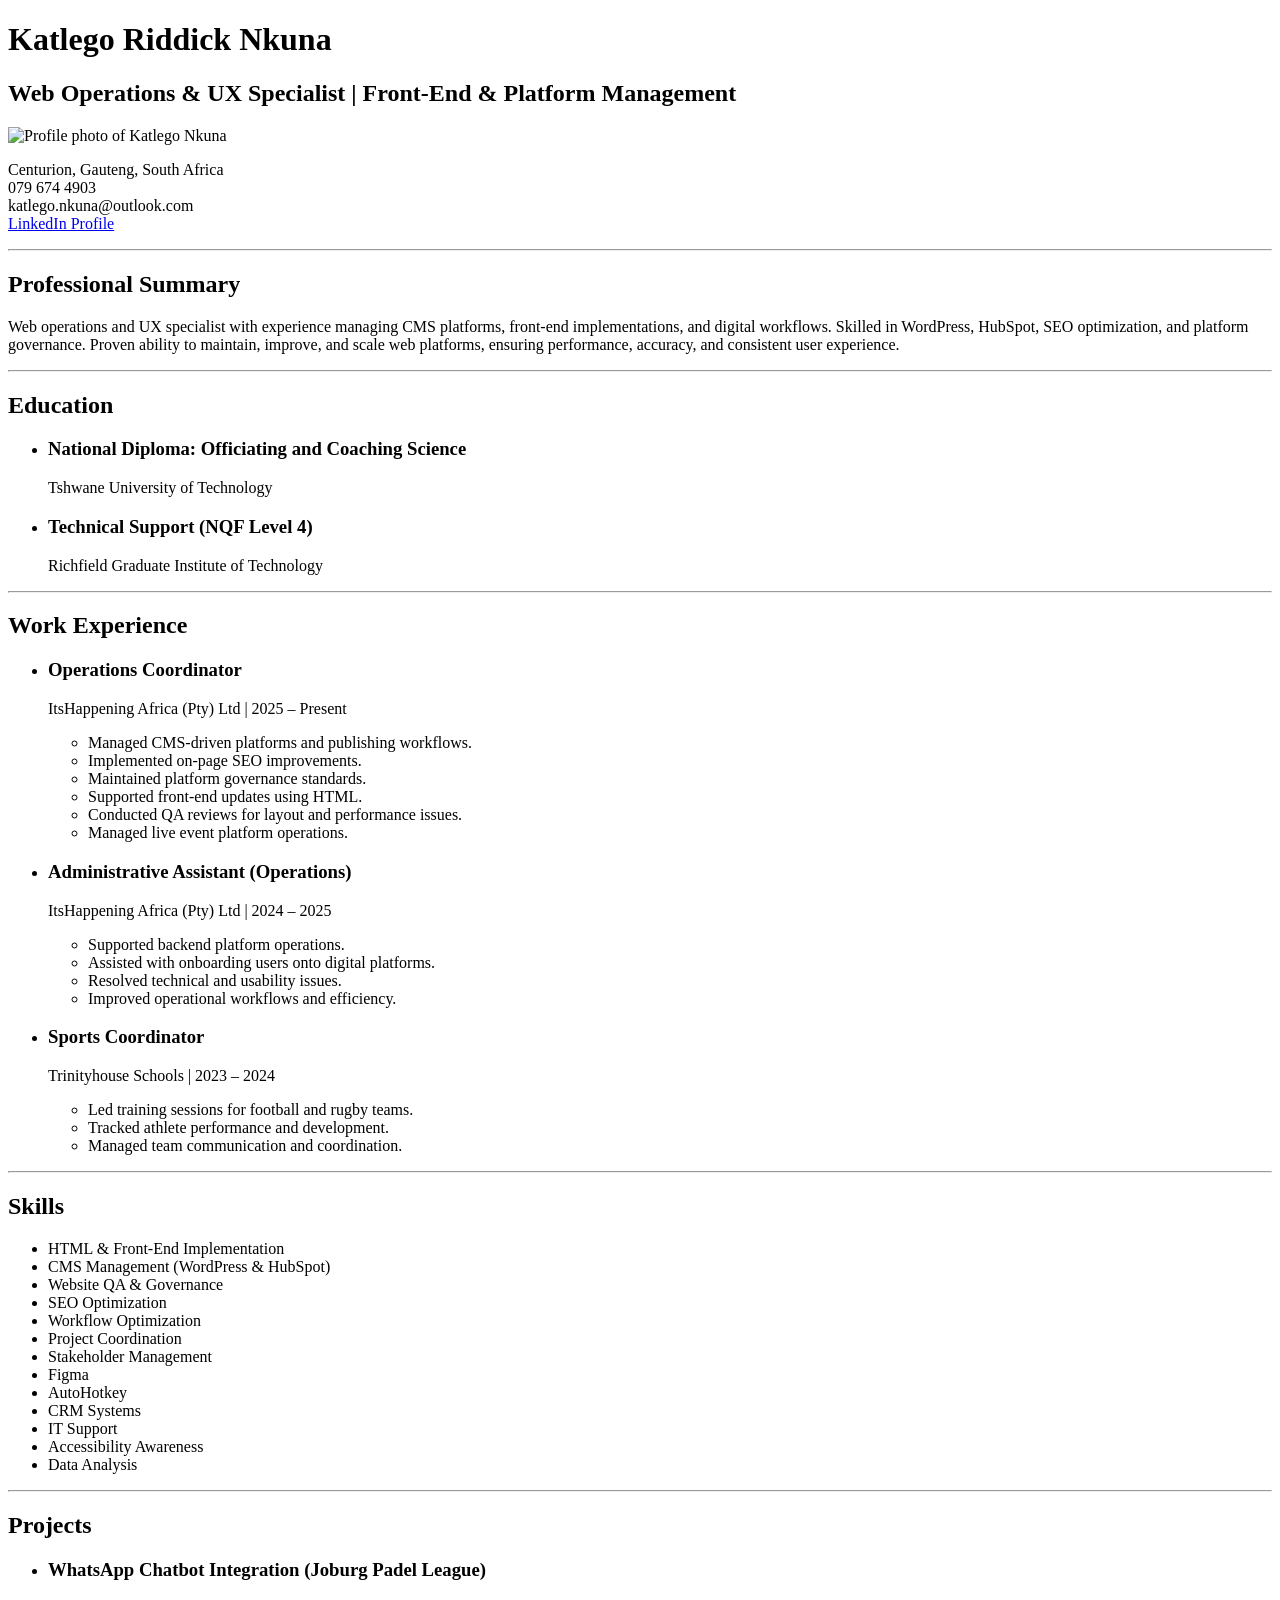
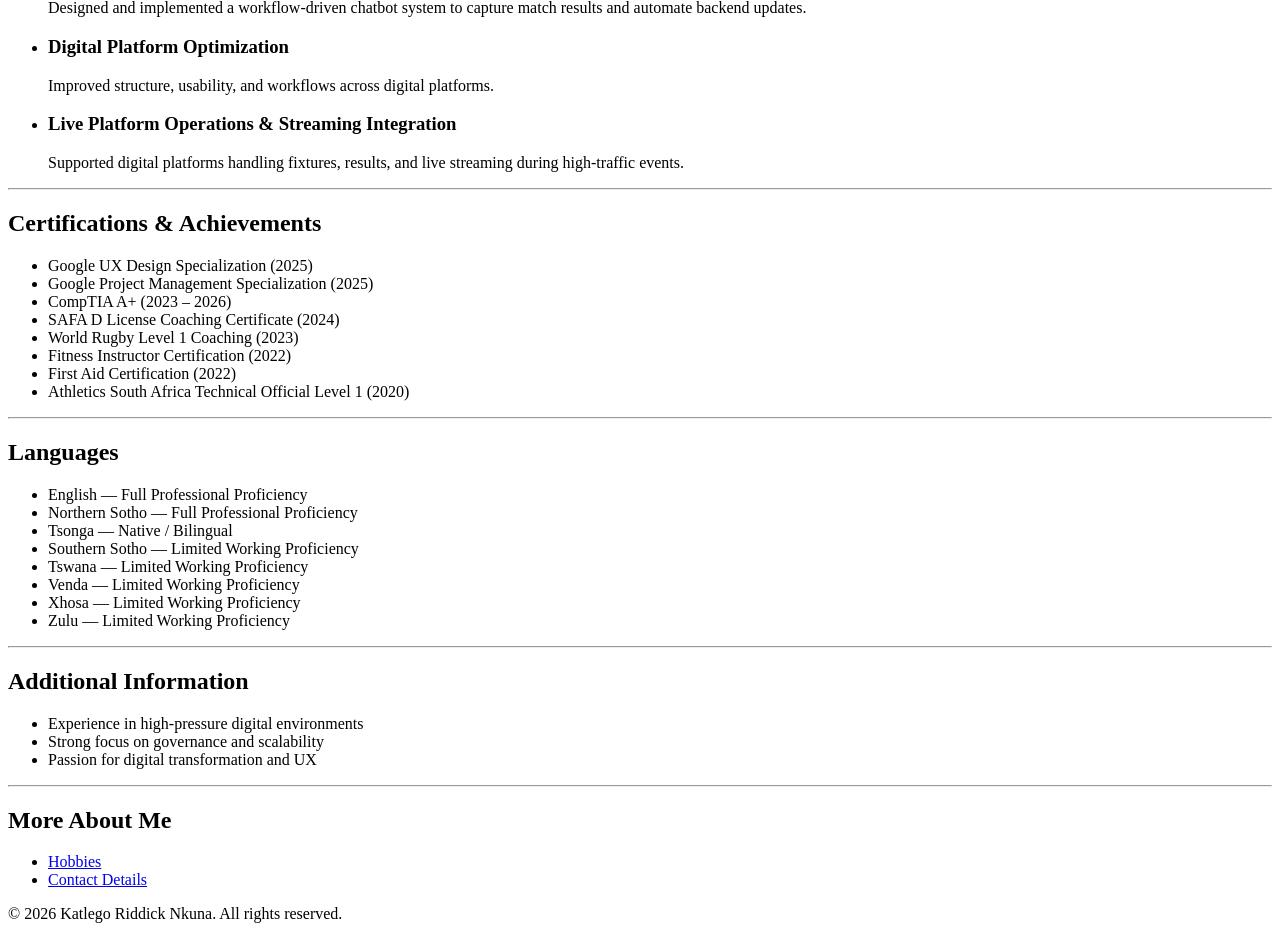
==== index.html @ 3c6c3911 "Add files via upload" ====
<!-- index.html -->
<!DOCTYPE html>
<html lang="en">
<head>
    <meta charset="UTF-8">
    <meta name="viewport" content="width=device-width, initial-scale=1.0">
    <title>My Resume</title>
</head>
<body>

    <header>
        <h1>Katlego Riddick Nkuna</h1>
        <h2>Web Operations & UX Specialist | Front-End & Platform Management</h2>

        <img src="./assets/profile.jpg" alt="Profile photo of Katlego Nkuna" height="200">

        <p>
            Centurion, Gauteng, South Africa <br>
            079 674 4903 <br>
            katlego.nkuna@outlook.com <br>
            <a href="https://www.linkedin.com/in/katlego-ridd" target="_blank">
                LinkedIn Profile
            </a>
        </p>
    </header>

    <hr>

    <section>
        <h2>Professional Summary</h2>

        <p>
            Web operations and UX specialist with experience managing CMS platforms,
            front-end implementations, and digital workflows. Skilled in WordPress,
            HubSpot, SEO optimization, and platform governance. Proven ability to
            maintain, improve, and scale web platforms, ensuring performance,
            accuracy, and consistent user experience.
        </p>
    </section>

    <hr>

    <section>
        <h2>Education</h2>

        <ul>
            <li>
                <h3>National Diploma: Officiating and Coaching Science</h3>
                <p>Tshwane University of Technology</p>
            </li>

            <li>
                <h3>Technical Support (NQF Level 4)</h3>
                <p>Richfield Graduate Institute of Technology</p>
            </li>
        </ul>
    </section>

    <hr>

    <section>
        <h2>Work Experience</h2>

        <ul>
            <li>
                <h3>Operations Coordinator</h3>
                <p>ItsHappening Africa (Pty) Ltd | 2025 – Present</p>

                <ul>
                    <li>Managed CMS-driven platforms and publishing workflows.</li>
                    <li>Implemented on-page SEO improvements.</li>
                    <li>Maintained platform governance standards.</li>
                    <li>Supported front-end updates using HTML.</li>
                    <li>Conducted QA reviews for layout and performance issues.</li>
                    <li>Managed live event platform operations.</li>
                </ul>
            </li>

            <li>
                <h3>Administrative Assistant (Operations)</h3>
                <p>ItsHappening Africa (Pty) Ltd | 2024 – 2025</p>

                <ul>
                    <li>Supported backend platform operations.</li>
                    <li>Assisted with onboarding users onto digital platforms.</li>
                    <li>Resolved technical and usability issues.</li>
                    <li>Improved operational workflows and efficiency.</li>
                </ul>
            </li>

            <li>
                <h3>Sports Coordinator</h3>
                <p>Trinityhouse Schools | 2023 – 2024</p>

                <ul>
                    <li>Led training sessions for football and rugby teams.</li>
                    <li>Tracked athlete performance and development.</li>
                    <li>Managed team communication and coordination.</li>
                </ul>
            </li>
        </ul>
    </section>

    <hr>

    <section>
        <h2>Skills</h2>

        <ul>
            <li>HTML & Front-End Implementation</li>
            <li>CMS Management (WordPress & HubSpot)</li>
            <li>Website QA & Governance</li>
            <li>SEO Optimization</li>
            <li>Workflow Optimization</li>
            <li>Project Coordination</li>
            <li>Stakeholder Management</li>
            <li>Figma</li>
            <li>AutoHotkey</li>
            <li>CRM Systems</li>
            <li>IT Support</li>
            <li>Accessibility Awareness</li>
            <li>Data Analysis</li>
        </ul>
    </section>

    <hr>

    <section>
        <h2>Projects</h2>

        <ul>
            <li>
                <h3>WhatsApp Chatbot Integration (Joburg Padel League)</h3>
                <p>
                    Designed and implemented a workflow-driven chatbot system
                    to capture match results and automate backend updates.
                </p>
            </li>

            <li>
                <h3>Digital Platform Optimization</h3>
                <p>
                    Improved structure, usability, and workflows across digital platforms.
                </p>
            </li>

            <li>
                <h3>Live Platform Operations & Streaming Integration</h3>
                <p>
                    Supported digital platforms handling fixtures, results,
                    and live streaming during high-traffic events.
                </p>
            </li>
        </ul>
    </section>

    <hr>

    <section>
        <h2>Certifications & Achievements</h2>

        <ul>
            <li>Google UX Design Specialization (2025)</li>
            <li>Google Project Management Specialization (2025)</li>
            <li>CompTIA A+ (2023 – 2026)</li>
            <li>SAFA D License Coaching Certificate (2024)</li>
            <li>World Rugby Level 1 Coaching (2023)</li>
            <li>Fitness Instructor Certification (2022)</li>
            <li>First Aid Certification (2022)</li>
            <li>Athletics South Africa Technical Official Level 1 (2020)</li>
        </ul>
    </section>

    <hr>

    <section>
        <h2>Languages</h2>

        <ul>
            <li>English — Full Professional Proficiency</li>
            <li>Northern Sotho — Full Professional Proficiency</li>
            <li>Tsonga — Native / Bilingual</li>
            <li>Southern Sotho — Limited Working Proficiency</li>
            <li>Tswana — Limited Working Proficiency</li>
            <li>Venda — Limited Working Proficiency</li>
            <li>Xhosa — Limited Working Proficiency</li>
            <li>Zulu — Limited Working Proficiency</li>
        </ul>
    </section>

    <hr>

    <section>
        <h2>Additional Information</h2>

        <ul>
            <li>Experience in high-pressure digital environments</li>
            <li>Strong focus on governance and scalability</li>
            <li>Passion for digital transformation and UX</li>
        </ul>
    </section>

    <hr>

    <section>
        <h2>More About Me</h2>

        <ul>
            <li><a href="./hobbies.html">Hobbies</a></li>
            <li><a href="./contact.html">Contact Details</a></li>
        </ul>
    </section>

    <footer>
        <p>© 2026 Katlego Riddick Nkuna. All rights reserved.</p>
    </footer>

</body>
</html>
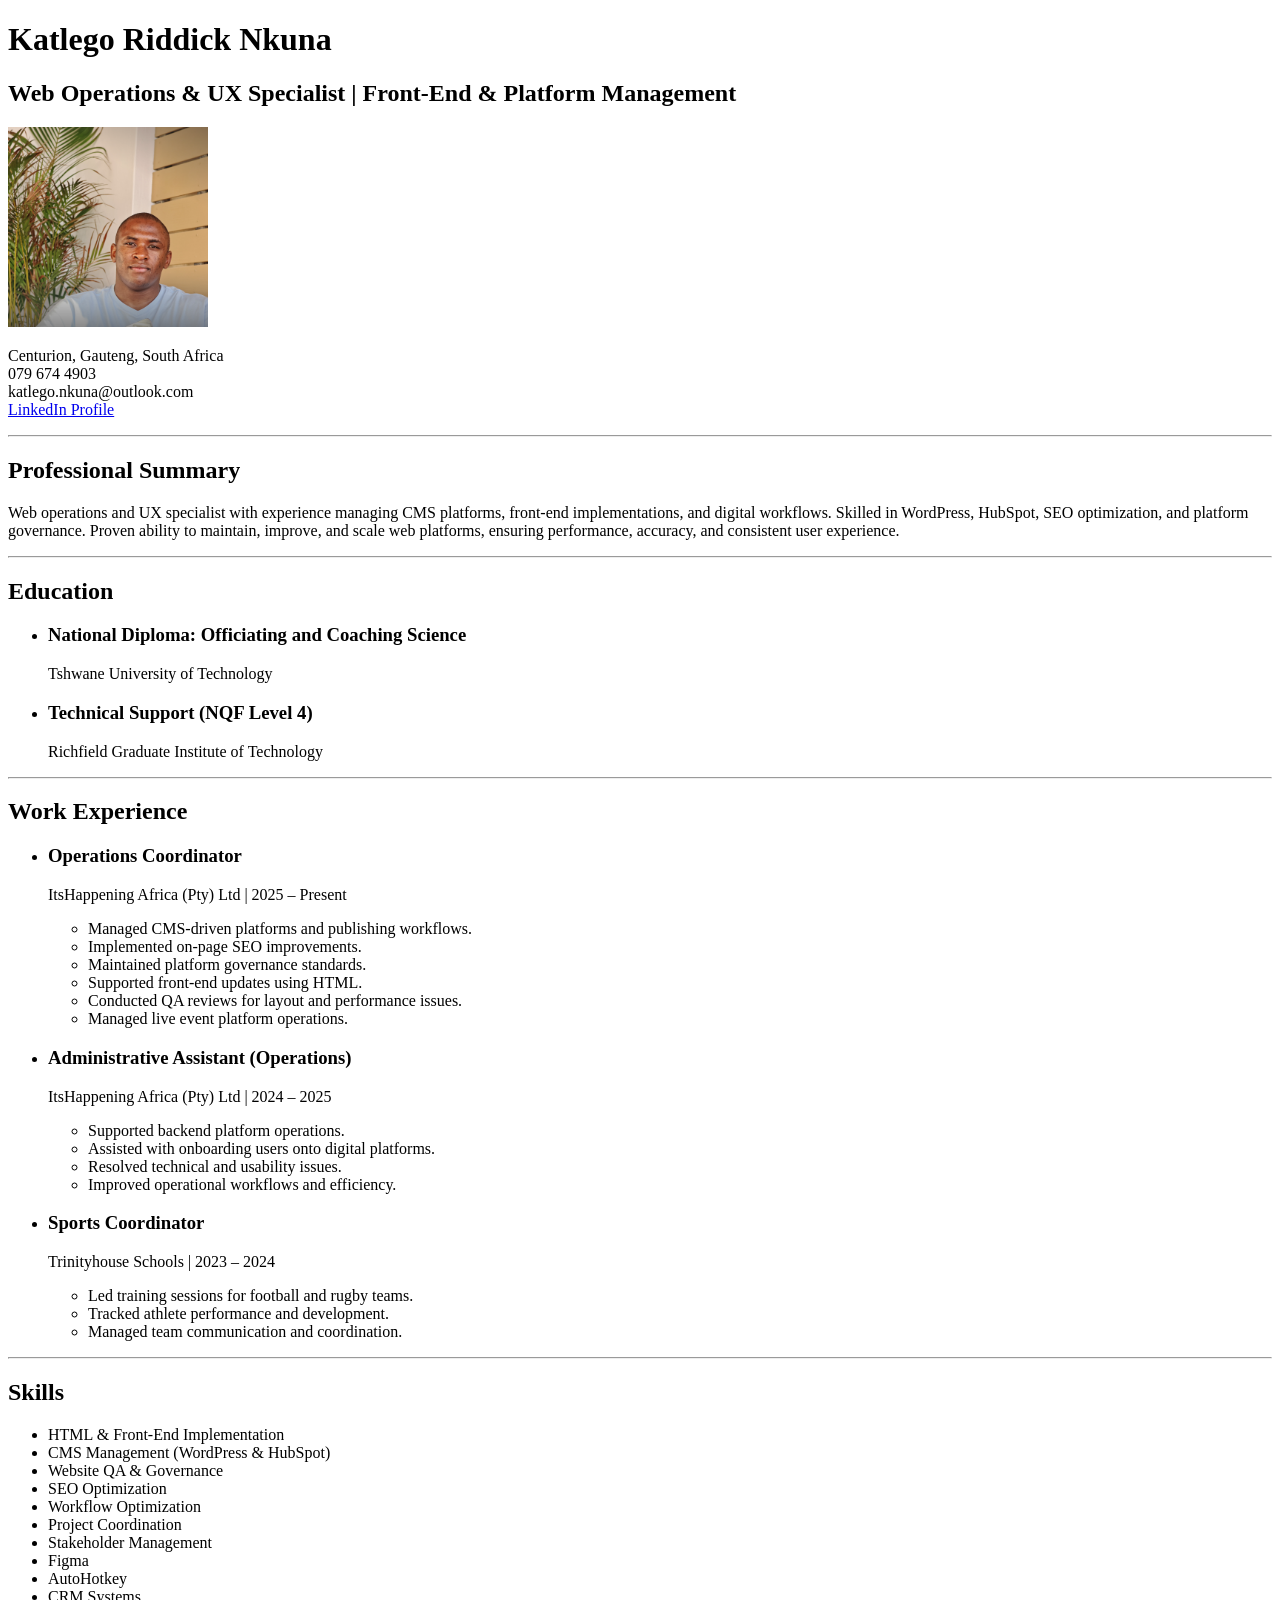
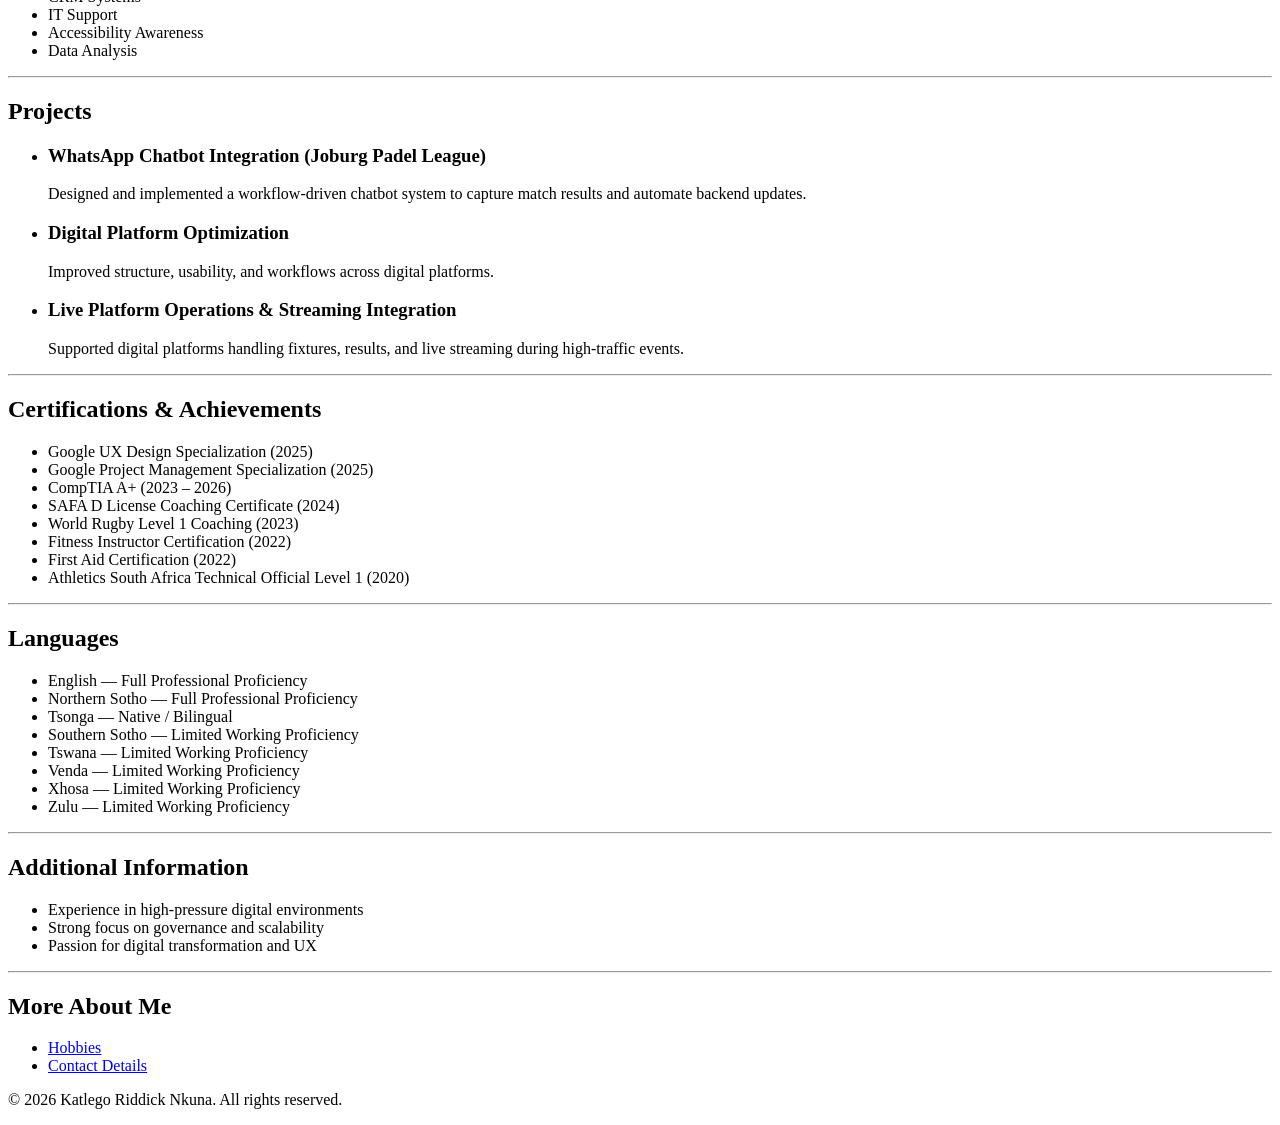
==== commit 28acc38b: "Update profile image source from profile.jpg to profile.png" ====
--- a/index.html
+++ b/index.html
@@ -12,7 +12,7 @@
         <h1>Katlego Riddick Nkuna</h1>
         <h2>Web Operations & UX Specialist | Front-End & Platform Management</h2>
 
-        <img src="./assets/profile.jpg" alt="Profile photo of Katlego Nkuna" height="200">
+        <img src="profile.png" alt="Profile photo of Katlego Nkuna" height="200">
 
         <p>
             Centurion, Gauteng, South Africa <br>
@@ -216,4 +216,4 @@
     </footer>
 
 </body>
-</html>+</html>
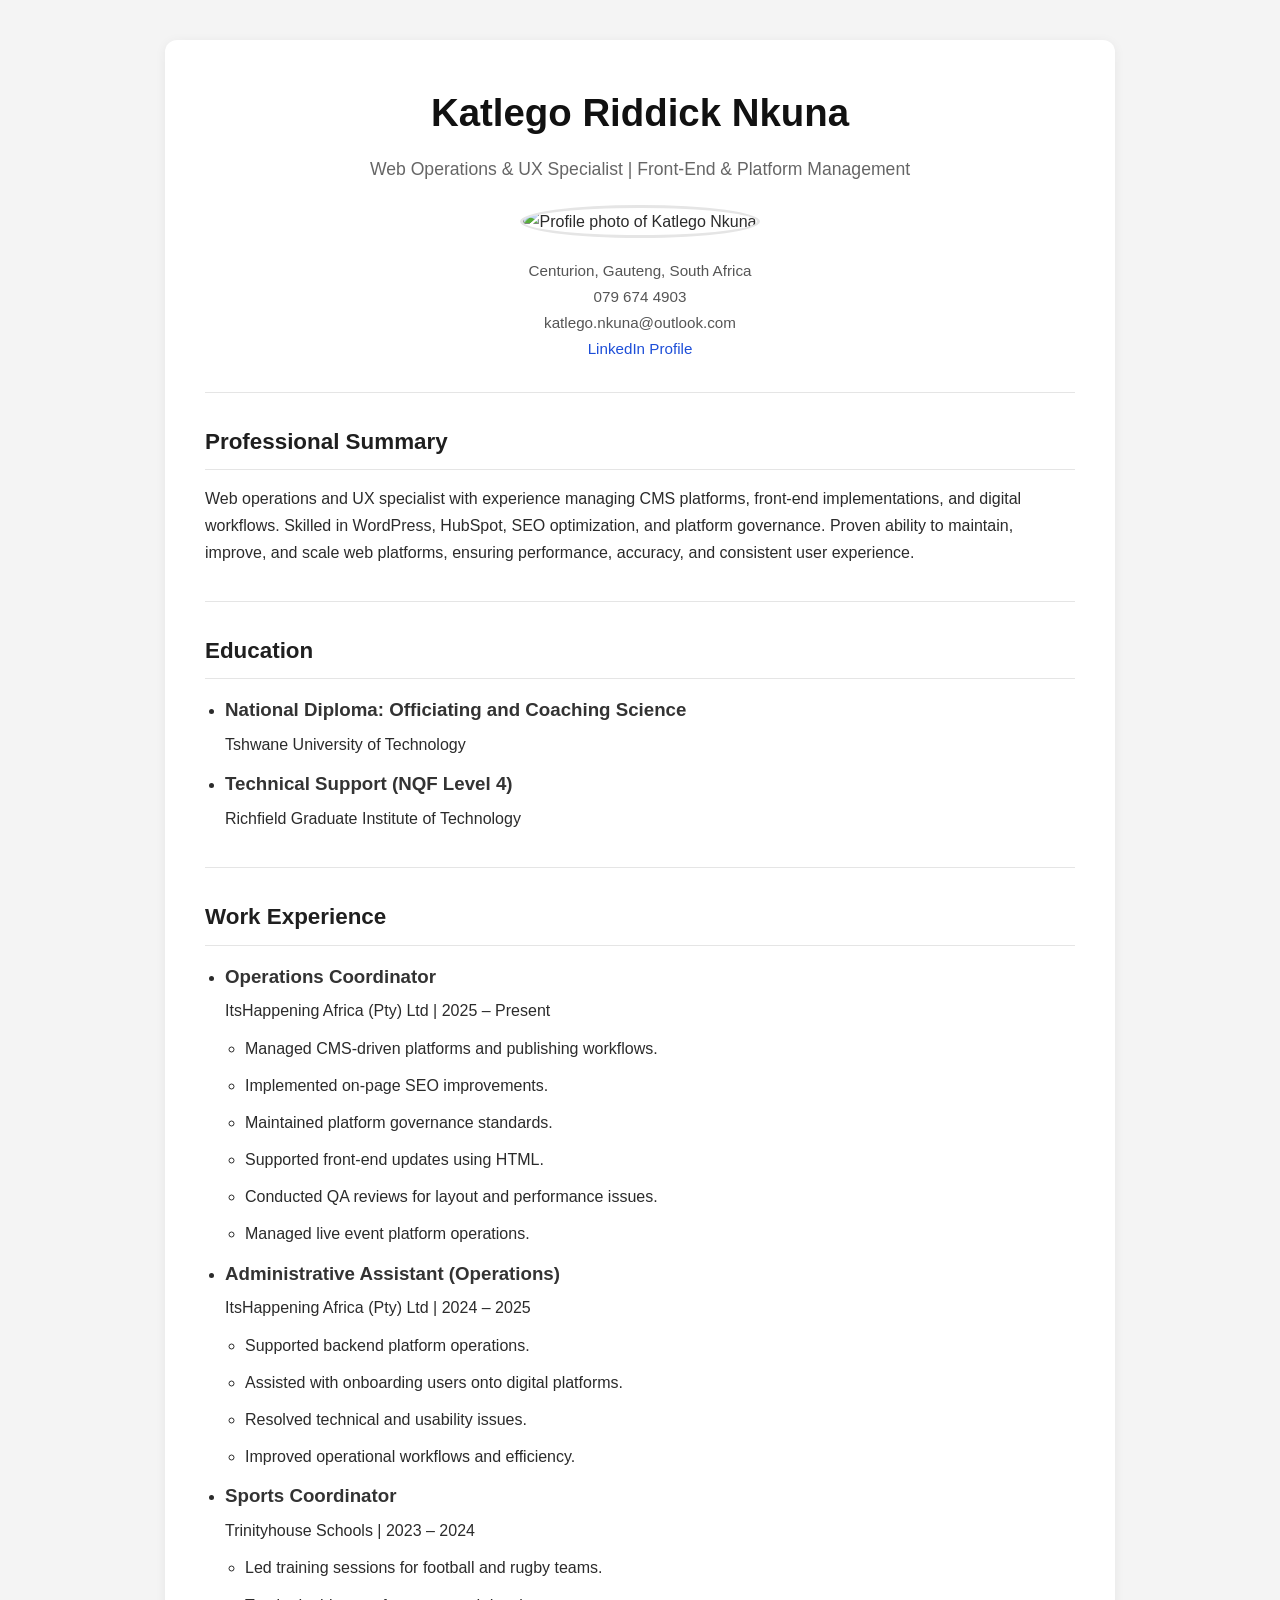
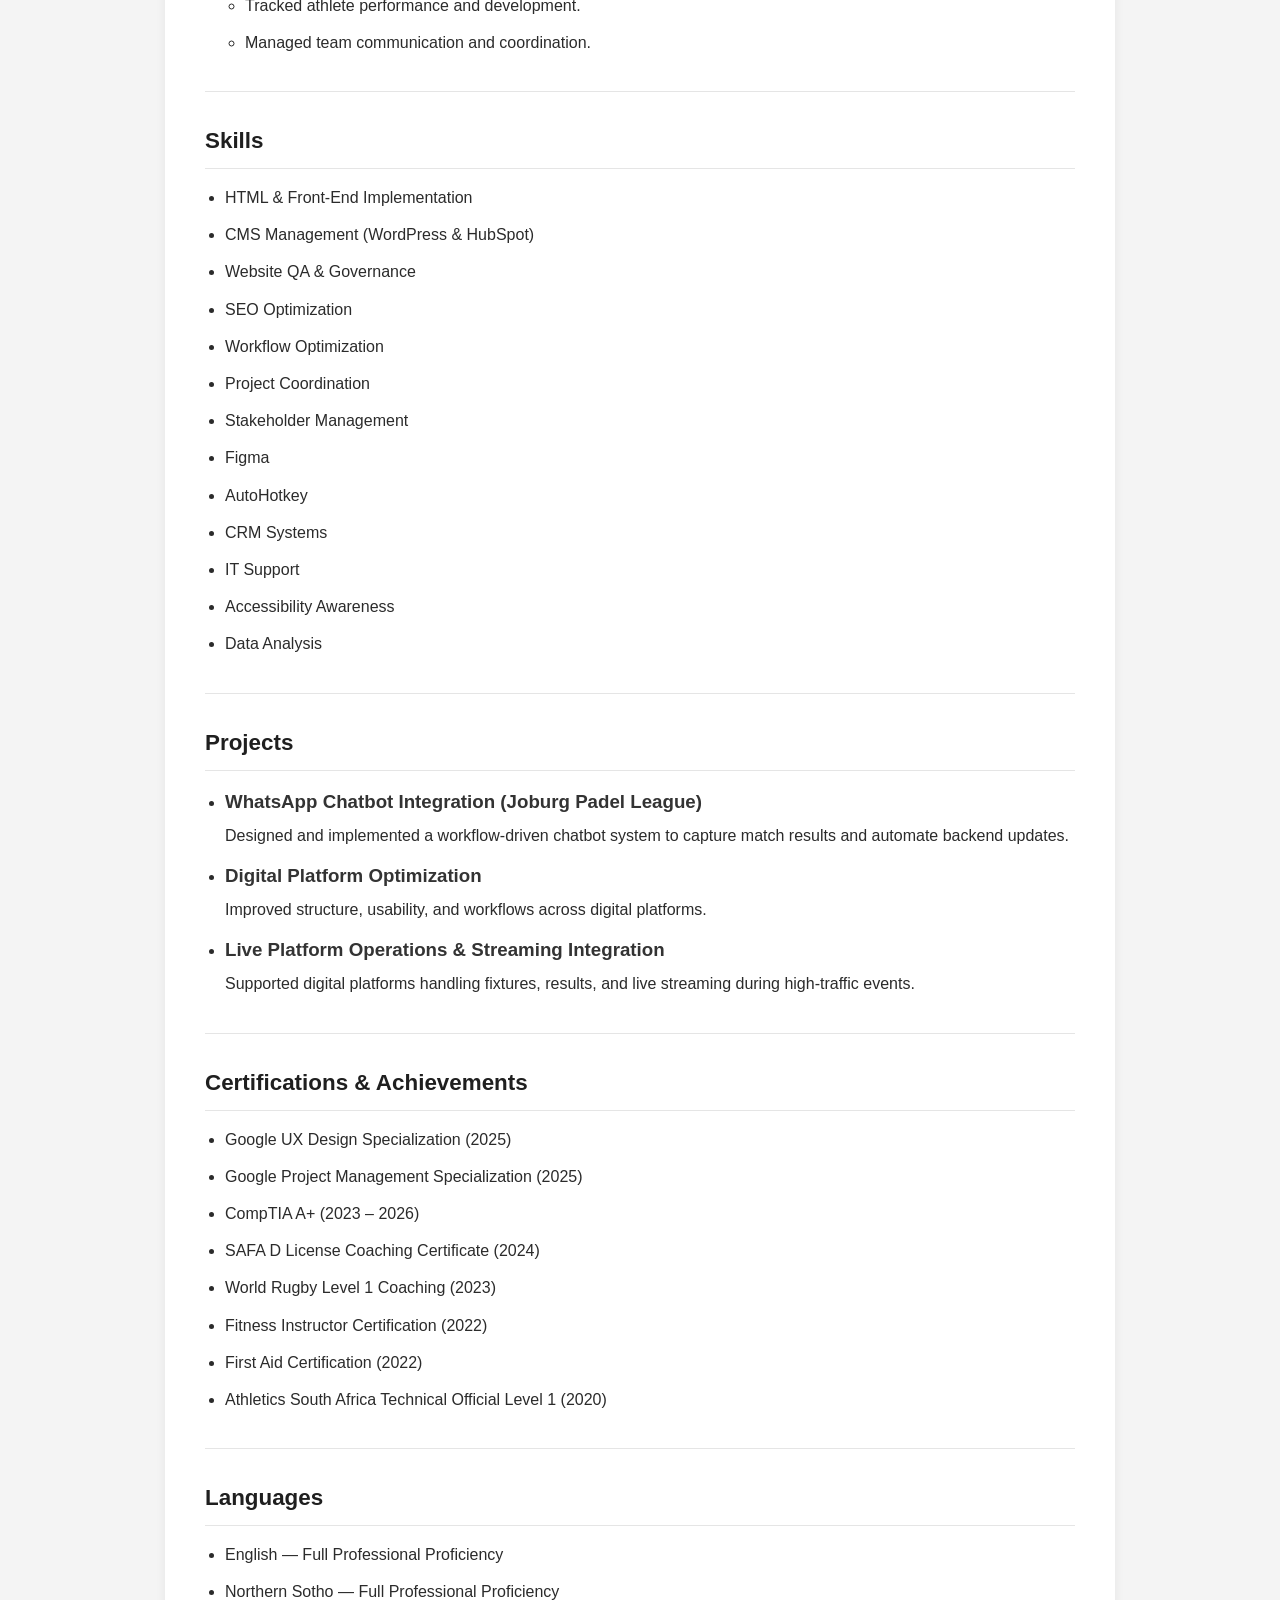
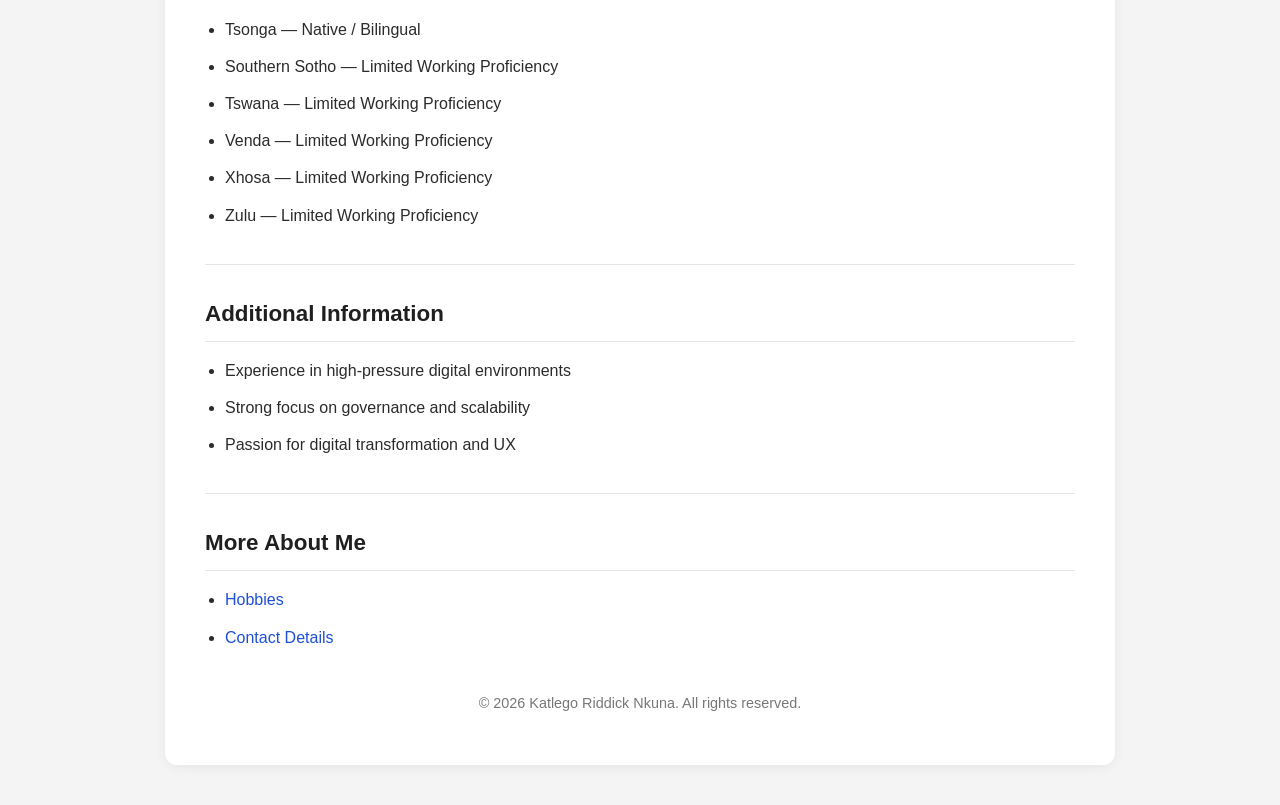
==== commit 86a7fdb1: "Update profile image path and add main tag" ====
--- a/index.html
+++ b/index.html
@@ -5,14 +5,16 @@
     <meta charset="UTF-8">
     <meta name="viewport" content="width=device-width, initial-scale=1.0">
     <title>My Resume</title>
+    <link rel="stylesheet" href="./style-layout.css">
+
 </head>
 <body>
-
+    <main>
     <header>
         <h1>Katlego Riddick Nkuna</h1>
         <h2>Web Operations & UX Specialist | Front-End & Platform Management</h2>
 
-        <img src="profile.png" alt="Profile photo of Katlego Nkuna" height="200">
+        <img src="./assets/profile.png" alt="Profile photo of Katlego Nkuna" height="200">
 
         <p>
             Centurion, Gauteng, South Africa <br>
@@ -214,6 +216,6 @@
     <footer>
         <p>© 2026 Katlego Riddick Nkuna. All rights reserved.</p>
     </footer>
-
+</main>
 </body>
 </html>
--- a/style-layout.css
+++ b/style-layout.css
@@ -0,0 +1,136 @@
+/* style-layout.css */
+
+* {
+    margin: 0;
+    padding: 0;
+    box-sizing: border-box;
+}
+
+body {
+    font-family: "Segoe UI", Arial, sans-serif;
+    background-color: #f4f4f4;
+    color: #2b2b2b;
+    line-height: 1.7;
+    padding: 40px 20px;
+}
+
+/* Main Layout */
+main {
+    max-width: 950px;
+    margin: 0 auto;
+    background-color: #ffffff;
+    padding: 40px;
+    border-radius: 12px;
+    box-shadow: 0 2px 12px rgba(0, 0, 0, 0.06);
+}
+
+/* Header */
+header {
+    text-align: center;
+    margin-bottom: 30px;
+}
+
+header h1 {
+    font-size: 2.4rem;
+    margin-bottom: 10px;
+    color: #111111;
+}
+
+header h2 {
+    font-size: 1.1rem;
+    font-weight: 400;
+    color: #666666;
+    margin-bottom: 20px;
+}
+
+/* Profile Image */
+header img {
+    border-radius: 50%;
+    border: 3px solid #e5e5e5;
+    margin-bottom: 20px;
+    object-fit: cover;
+}
+
+/* Contact Text */
+header p {
+    color: #555555;
+    font-size: 0.95rem;
+}
+
+/* Sections */
+section {
+    margin-bottom: 35px;
+}
+
+section h2 {
+    font-size: 1.4rem;
+    margin-bottom: 15px;
+    color: #1f1f1f;
+    border-bottom: 1px solid #e5e5e5;
+    padding-bottom: 8px;
+}
+
+section h3 {
+    margin-bottom: 5px;
+    color: #333333;
+}
+
+/* Lists */
+ul {
+    padding-left: 20px;
+}
+
+li {
+    margin-bottom: 10px;
+}
+
+/* Paragraphs */
+p {
+    margin-bottom: 10px;
+}
+
+/* Links */
+a {
+    color: #1d4ed8;
+    text-decoration: none;
+    transition: 0.2s ease;
+}
+
+a:hover {
+    color: #2563eb;
+    text-decoration: underline;
+}
+
+/* Horizontal Rule */
+hr {
+    border: none;
+    border-top: 1px solid #e5e5e5;
+    margin: 30px 0;
+}
+
+/* Footer */
+footer {
+    text-align: center;
+    margin-top: 40px;
+    color: #777777;
+    font-size: 0.9rem;
+}
+
+/* Responsive */
+@media (max-width: 768px) {
+    body {
+        padding: 20px 10px;
+    }
+
+    main {
+        padding: 25px;
+    }
+
+    header h1 {
+        font-size: 2rem;
+    }
+
+    section h2 {
+        font-size: 1.2rem;
+    }
+}
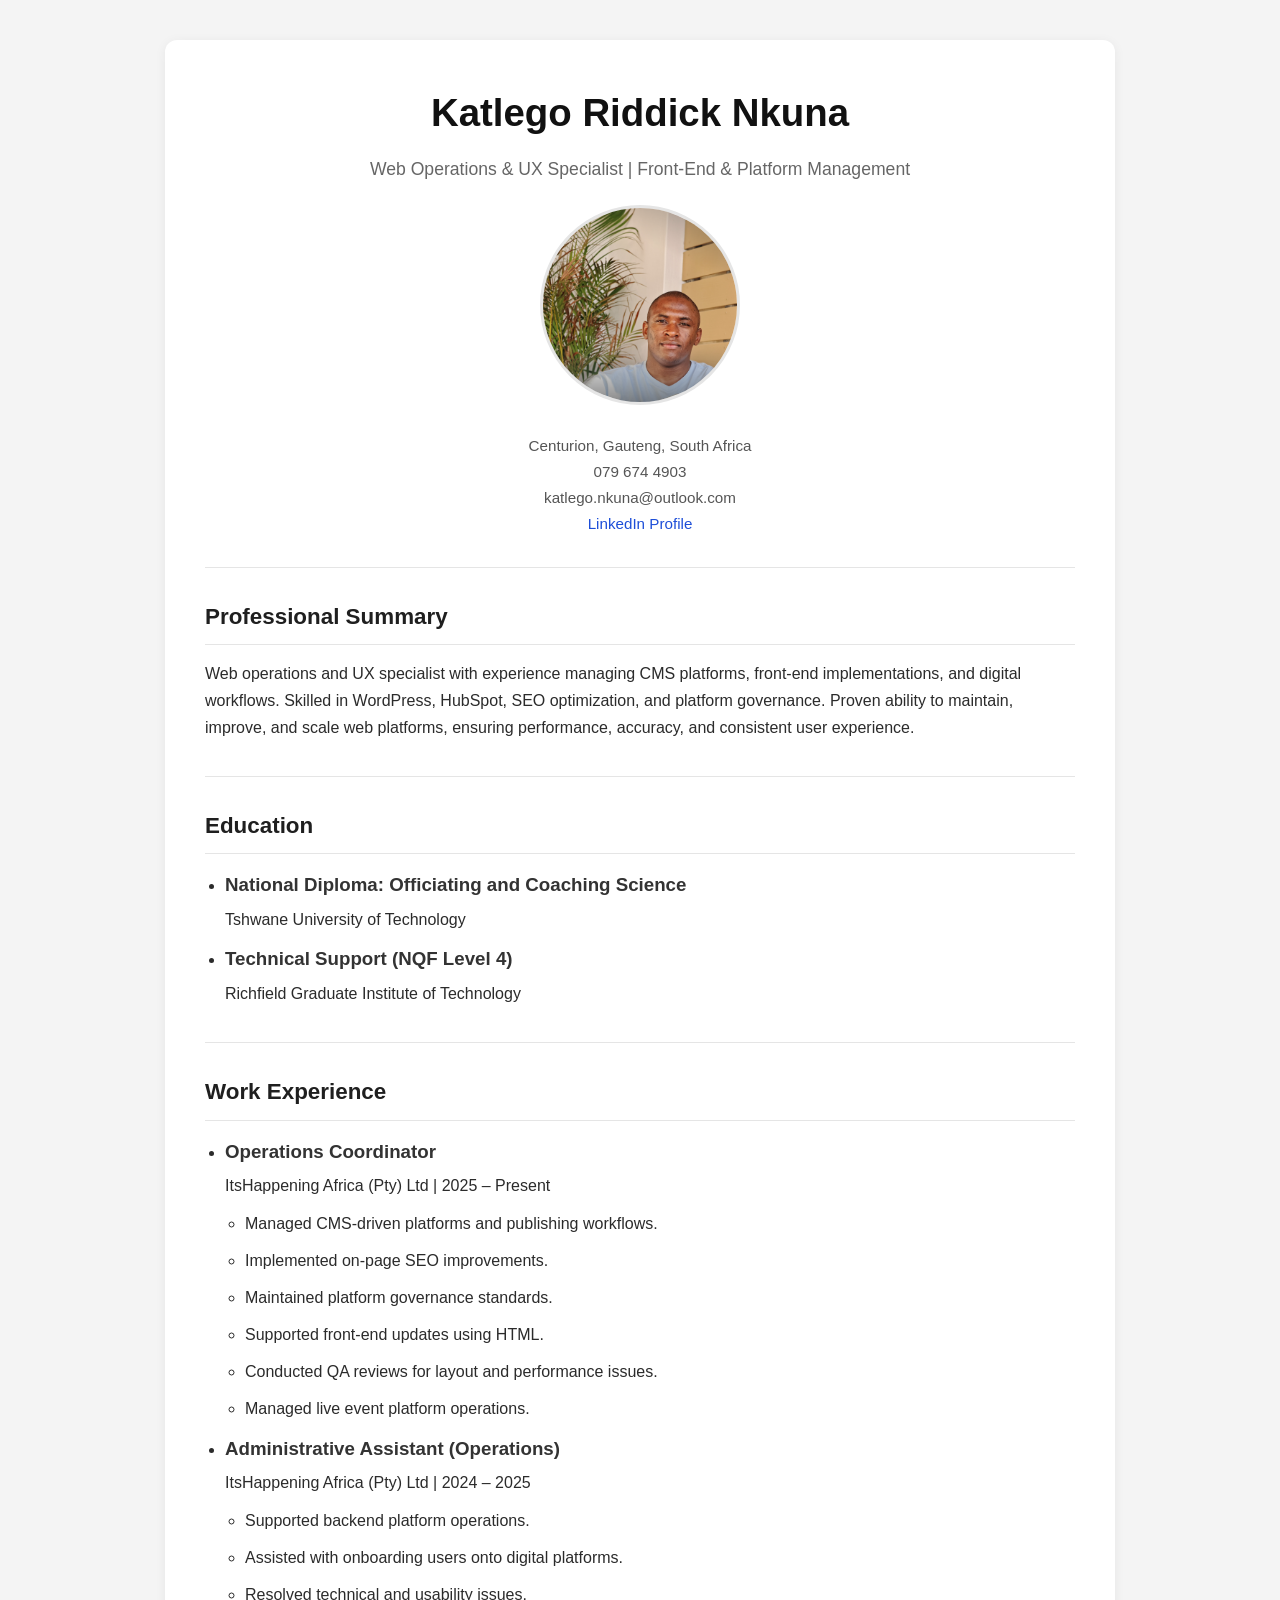
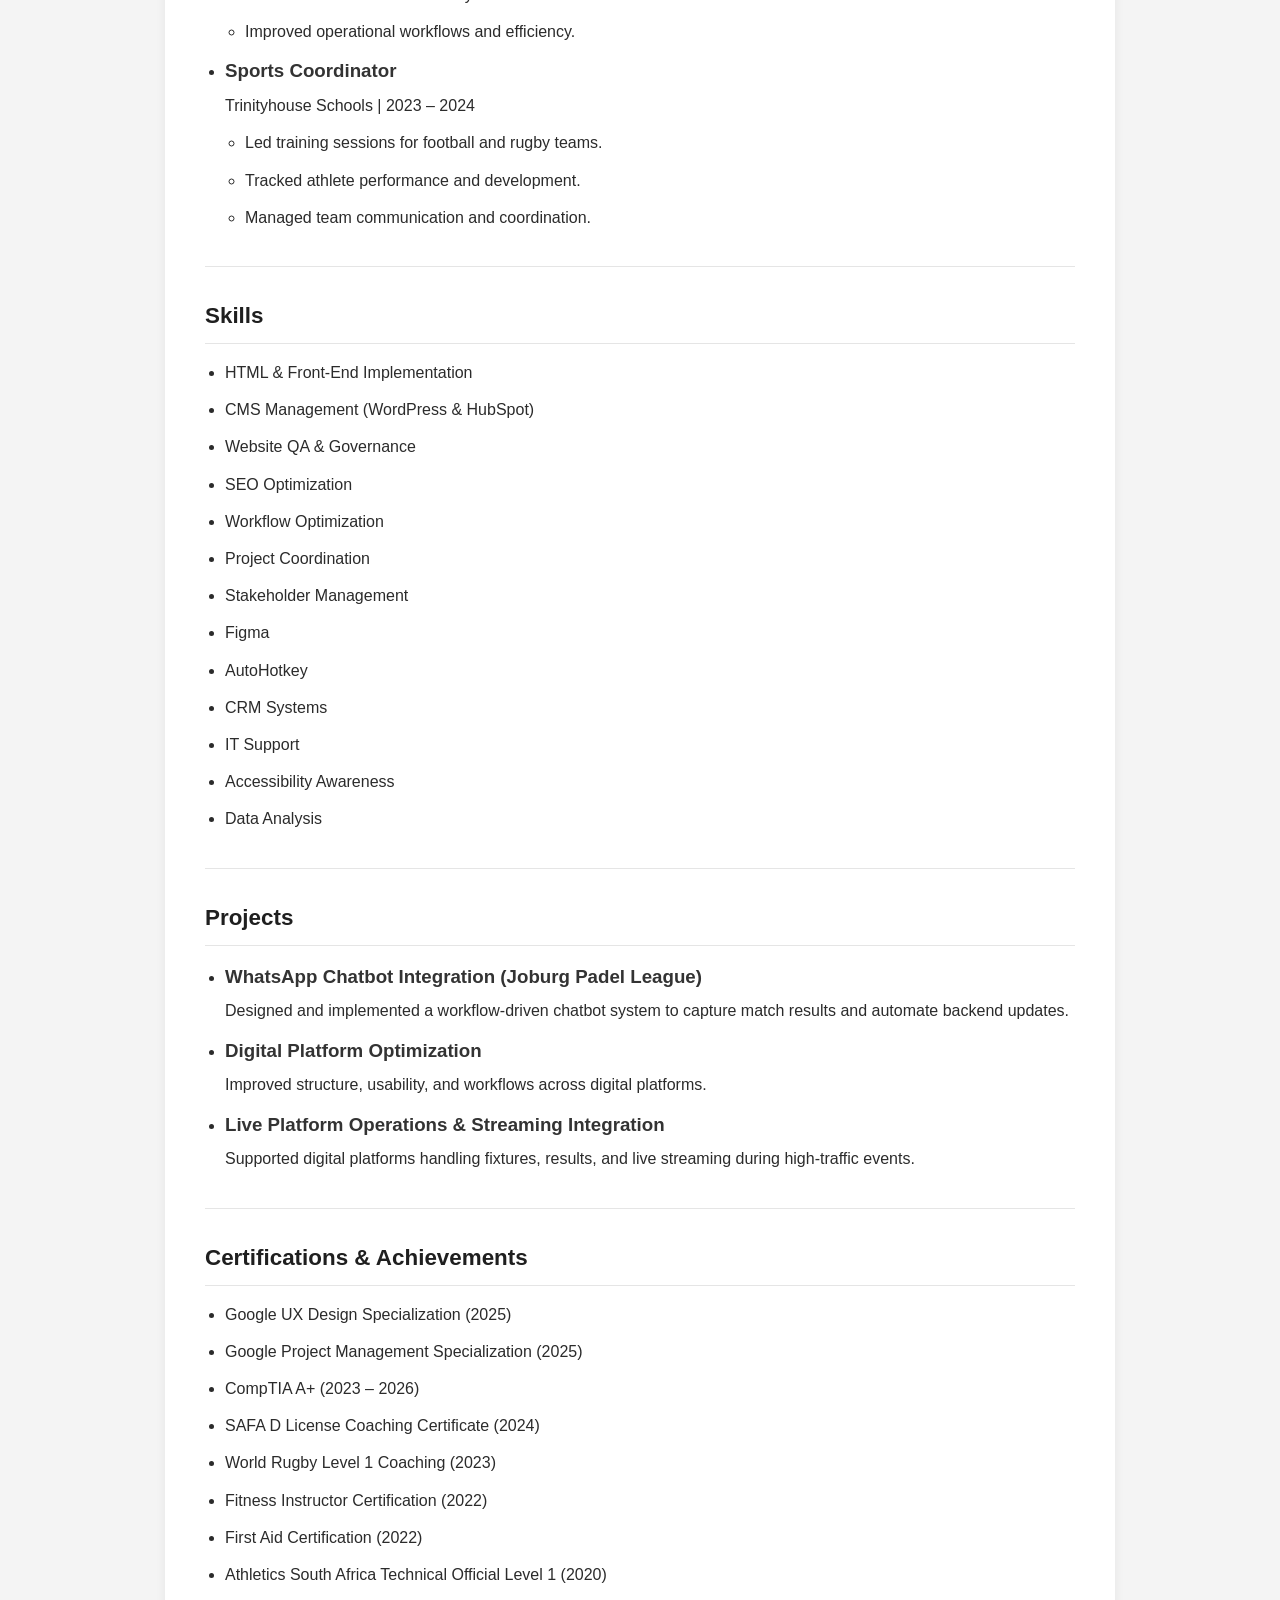
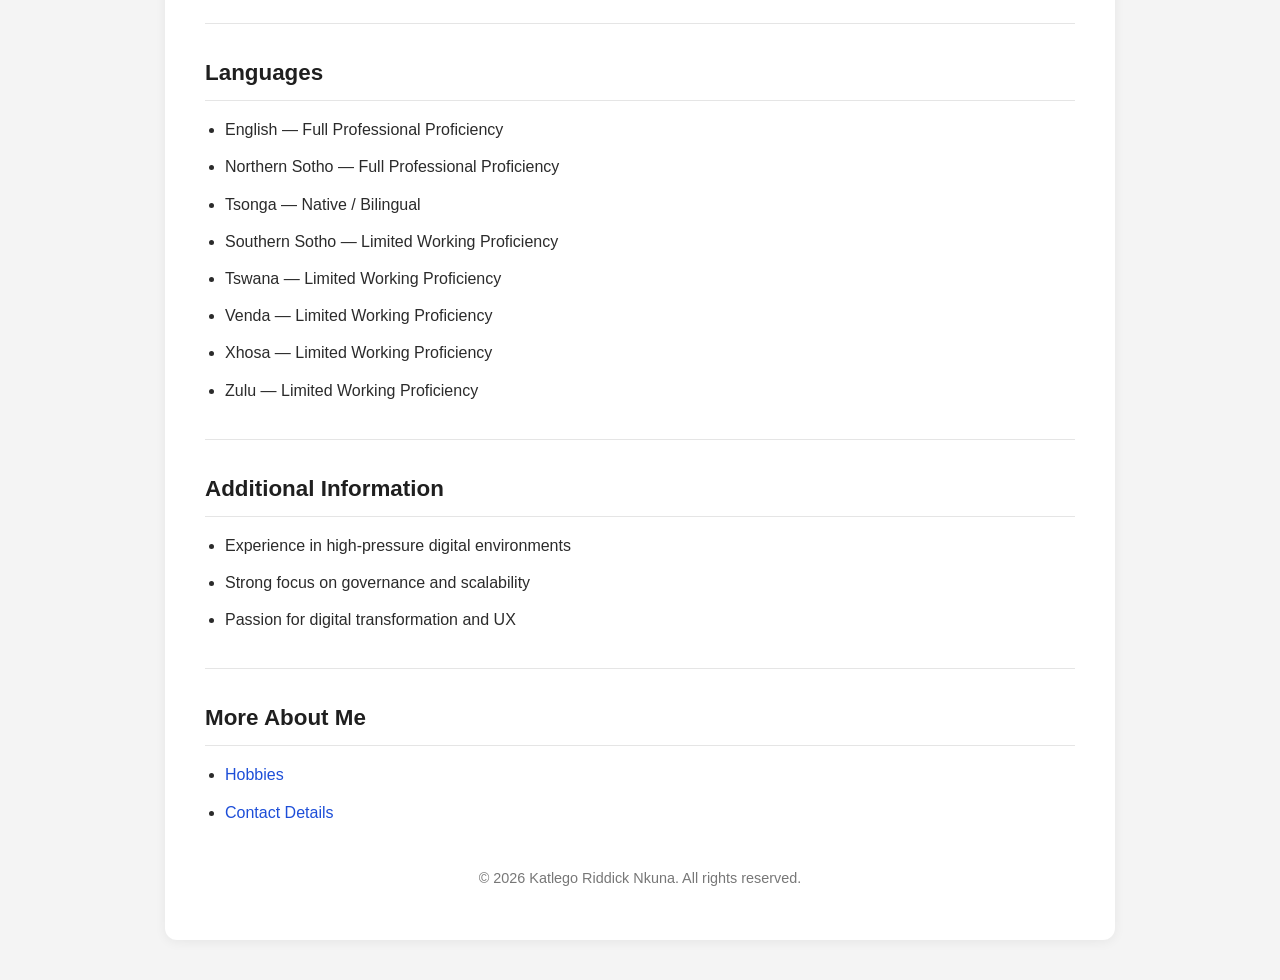
==== commit c1327a8b: "Update index.html" ====
--- a/index.html
+++ b/index.html
@@ -14,7 +14,7 @@
         <h1>Katlego Riddick Nkuna</h1>
         <h2>Web Operations & UX Specialist | Front-End & Platform Management</h2>
 
-        <img src="./assets/profile.png" alt="Profile photo of Katlego Nkuna" height="200">
+        <img src="./profile.png" alt="Profile photo of Katlego Nkuna" height="200">
 
         <p>
             Centurion, Gauteng, South Africa <br>
